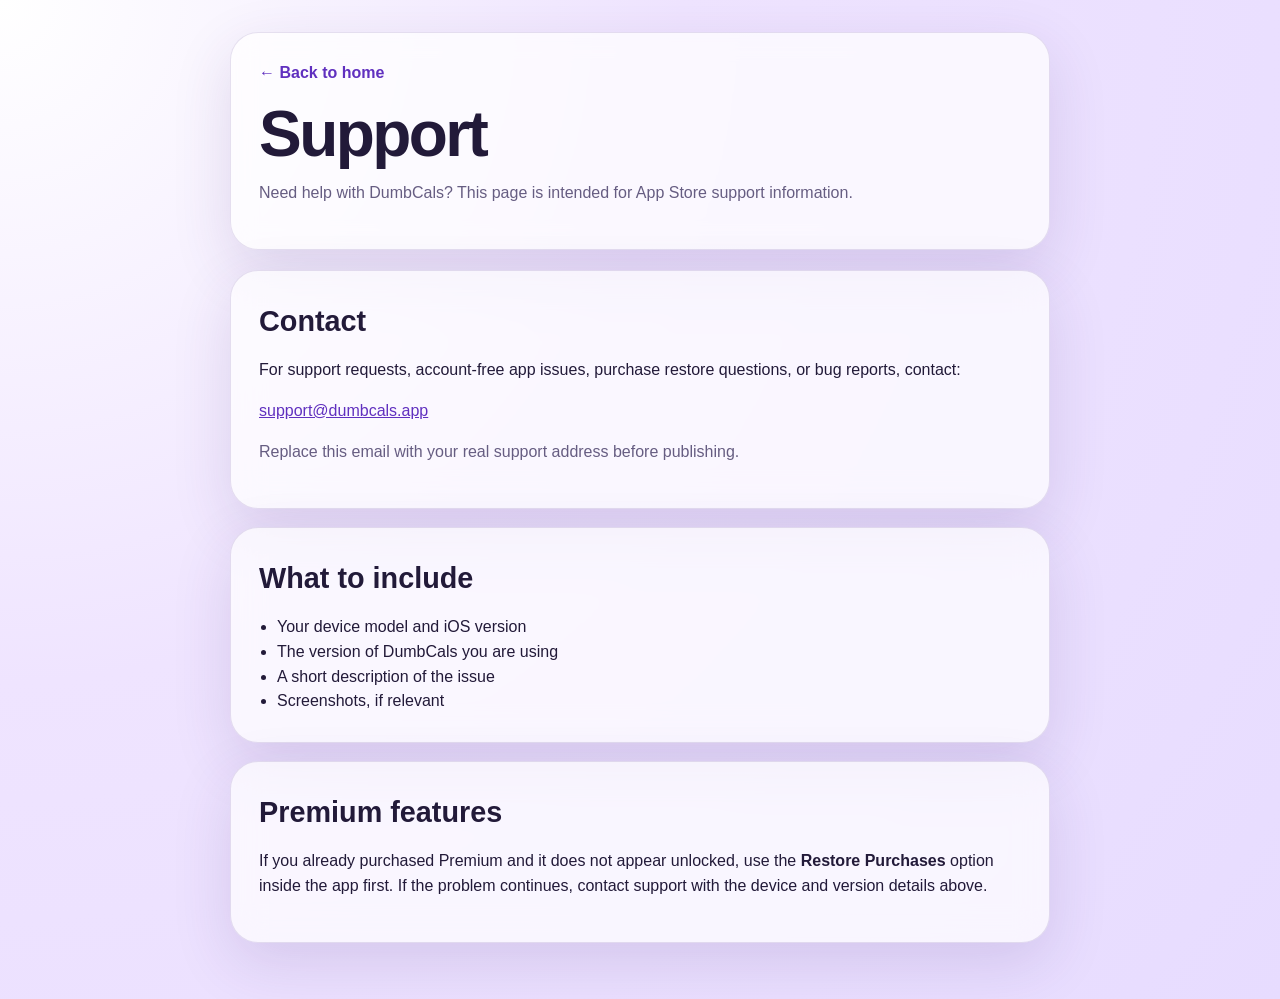
==== support.html @ 2d9506ca "Add files via upload" ====
<!doctype html>
<html lang="en">
<head>
  <meta charset="utf-8">
  <meta name="viewport" content="width=device-width, initial-scale=1">
  <title>DumbCals Support</title>
  <meta name="description" content="Support information for the DumbCals app.">
  <link rel="stylesheet" href="./styles.css">
</head>
<body>
  <div class="page-shell page-narrow">
    <header class="subpage-header">
      <a class="back-link" href="./index.html">← Back to home</a>
      <h1>Support</h1>
      <p>Need help with DumbCals? This page is intended for App Store support information.</p>
    </header>

    <main class="stack">
      <section class="card">
        <h2>Contact</h2>
        <p>
          For support requests, account-free app issues, purchase restore questions, or bug reports,
          contact:
        </p>
        <p><a href="mailto:support@dumbcals.app">support@dumbcals.app</a></p>
        <p class="muted">Replace this email with your real support address before publishing.</p>
      </section>

      <section class="card">
        <h2>What to include</h2>
        <ul class="content-list">
          <li>Your device model and iOS version</li>
          <li>The version of DumbCals you are using</li>
          <li>A short description of the issue</li>
          <li>Screenshots, if relevant</li>
        </ul>
      </section>

      <section class="card">
        <h2>Premium features</h2>
        <p>
          If you already purchased Premium and it does not appear unlocked, use the
          <strong>Restore Purchases</strong> option inside the app first. If the problem continues,
          contact support with the device and version details above.
        </p>
      </section>
    </main>
  </div>
</body>
</html>
---- styles.css ----
:root {
  --bg: #f6f0ff;
  --bg-strong: radial-gradient(circle at top left, #ffffff 0%, #efe4ff 42%, #e7dcff 100%);
  --surface: rgba(255, 255, 255, 0.78);
  --surface-strong: #ffffff;
  --text: #221a39;
  --muted: #665d82;
  --primary: #7e4bde;
  --primary-dark: #6030bf;
  --border: rgba(102, 72, 156, 0.16);
  --shadow: 0 20px 60px rgba(71, 43, 122, 0.14);
  --radius-lg: 28px;
  --radius-md: 18px;
  --max-width: 1120px;
}

* {
  box-sizing: border-box;
}

html {
  color-scheme: light;
}

body {
  margin: 0;
  font-family: "Avenir Next", Avenir, "Segoe UI", sans-serif;
  color: var(--text);
  background: var(--bg-strong);
  line-height: 1.55;
}

a {
  color: var(--primary-dark);
}

img {
  display: block;
  max-width: 100%;
}

.page-shell {
  width: min(calc(100% - 32px), var(--max-width));
  margin: 0 auto;
  padding: 32px 0 56px;
}

.page-narrow {
  max-width: 820px;
}

.hero {
  display: grid;
  grid-template-columns: 1.3fr 0.9fr;
  gap: 28px;
  align-items: stretch;
  margin-bottom: 32px;
}

.hero-copy,
.hero-card,
.card,
.section-accent {
  border: 1px solid var(--border);
  background: var(--surface);
  backdrop-filter: blur(16px);
  box-shadow: var(--shadow);
  border-radius: var(--radius-lg);
}

.hero-copy,
.hero-card,
.card,
.section-accent,
.subpage-header {
  padding: 28px;
}

.eyebrow {
  margin: 0 0 10px;
  text-transform: uppercase;
  letter-spacing: 0.14em;
  color: var(--primary-dark);
  font-size: 0.82rem;
  font-weight: 700;
}

h1,
h2,
h3,
p {
  margin-top: 0;
}

h1 {
  font-size: clamp(2.6rem, 5vw, 4.5rem);
  line-height: 0.95;
  letter-spacing: -0.04em;
  margin-bottom: 16px;
}

h2 {
  font-size: 1.8rem;
  margin-bottom: 14px;
}

h3 {
  font-size: 1.1rem;
  margin-bottom: 8px;
}

.lede,
.muted,
.subpage-header p {
  color: var(--muted);
}

.hero-actions,
.footer nav {
  display: flex;
  flex-wrap: wrap;
  gap: 12px;
}

.button {
  display: inline-flex;
  align-items: center;
  justify-content: center;
  min-height: 48px;
  padding: 0 18px;
  border-radius: 999px;
  text-decoration: none;
  font-weight: 700;
}

.button-primary {
  background: var(--primary);
  color: #fff;
}

.button-secondary {
  background: var(--surface-strong);
  border: 1px solid var(--border);
}

.hero-card {
  display: flex;
  flex-direction: column;
  justify-content: center;
  gap: 24px;
}

.app-logo {
  width: 120px;
  height: 120px;
  border-radius: 28px;
  box-shadow: 0 12px 30px rgba(86, 47, 163, 0.24);
}

.app-meta {
  margin: 0;
  display: grid;
  gap: 14px;
}

.app-meta dt {
  font-size: 0.8rem;
  text-transform: uppercase;
  letter-spacing: 0.1em;
  color: var(--muted);
  margin-bottom: 4px;
}

.app-meta dd {
  margin: 0;
  font-weight: 600;
}

.section {
  margin-top: 28px;
}

.grid {
  display: grid;
  grid-template-columns: repeat(2, minmax(0, 1fr));
  gap: 18px;
}

.card,
.section-accent {
  background: rgba(255, 255, 255, 0.7);
}

.stack {
  display: grid;
  gap: 18px;
}

.content-list,
.link-list {
  margin: 0;
  padding-left: 18px;
}

.footer {
  display: flex;
  justify-content: space-between;
  align-items: center;
  gap: 20px;
  margin-top: 36px;
  padding-top: 16px;
  border-top: 1px solid var(--border);
}

.footer p {
  margin: 0;
  font-weight: 700;
}

.subpage-header {
  margin-bottom: 20px;
  border: 1px solid var(--border);
  background: rgba(255, 255, 255, 0.72);
  backdrop-filter: blur(12px);
  border-radius: var(--radius-lg);
  box-shadow: var(--shadow);
}

.back-link {
  display: inline-block;
  margin-bottom: 18px;
  text-decoration: none;
  font-weight: 600;
}

@media (max-width: 820px) {
  .hero,
  .grid,
  .footer {
    grid-template-columns: 1fr;
    display: grid;
  }

  .footer {
    justify-content: stretch;
  }

  .hero-card {
    order: -1;
  }
}
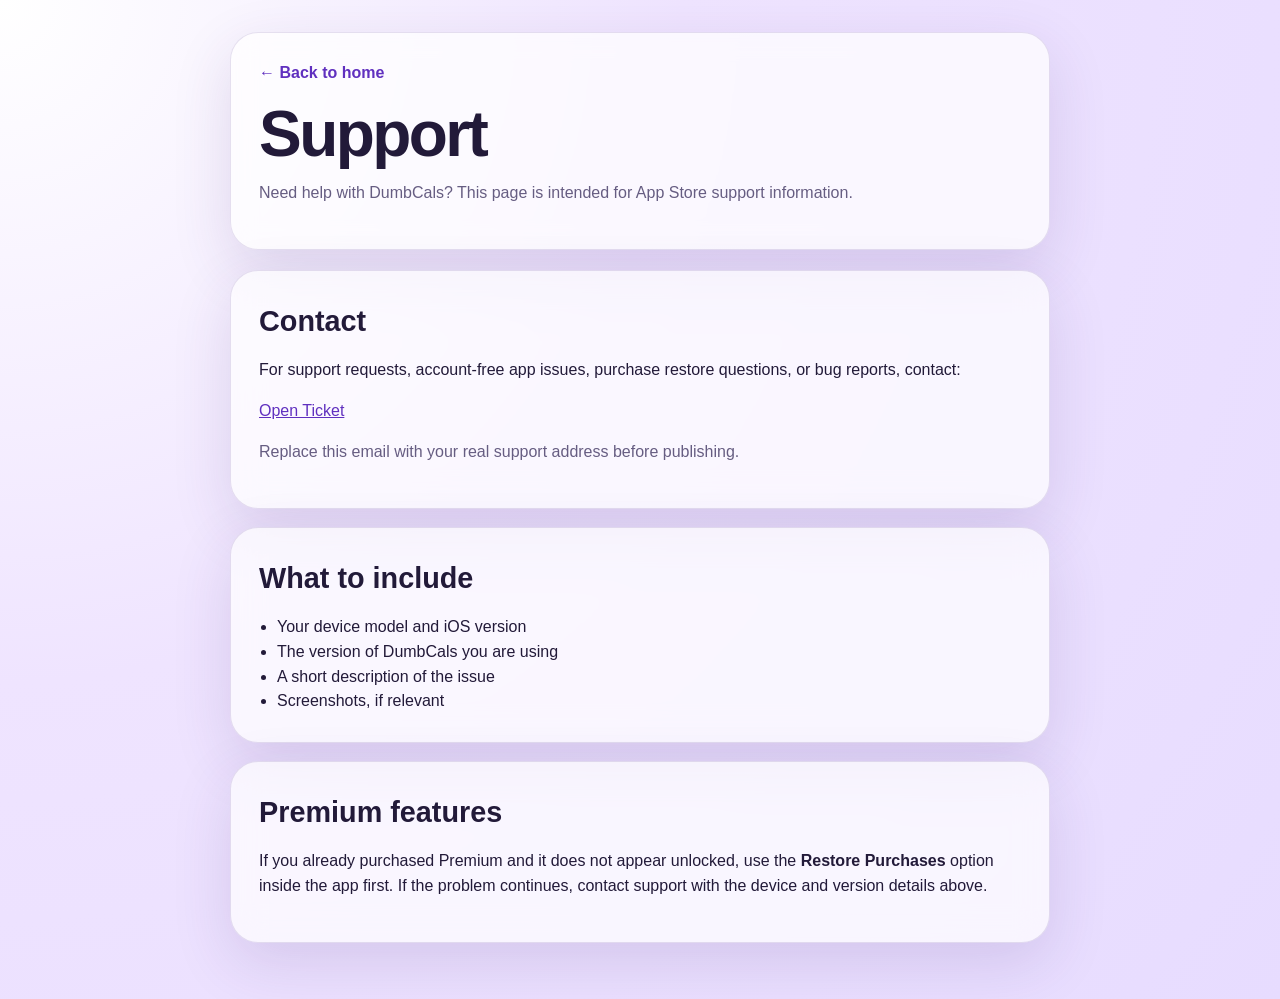
==== commit 11b8897c: "Update support contact method to link for ticketing" ====
--- a/support.html
+++ b/support.html
@@ -22,7 +22,7 @@
           For support requests, account-free app issues, purchase restore questions, or bug reports,
           contact:
         </p>
-        <p><a href="mailto:support@dumbcals.app">support@dumbcals.app</a></p>
+        <p><a href="https://github.com/kazemiapp/dumpcals.github.io/issues">Open Ticket</a></p>
         <p class="muted">Replace this email with your real support address before publishing.</p>
       </section>
 
